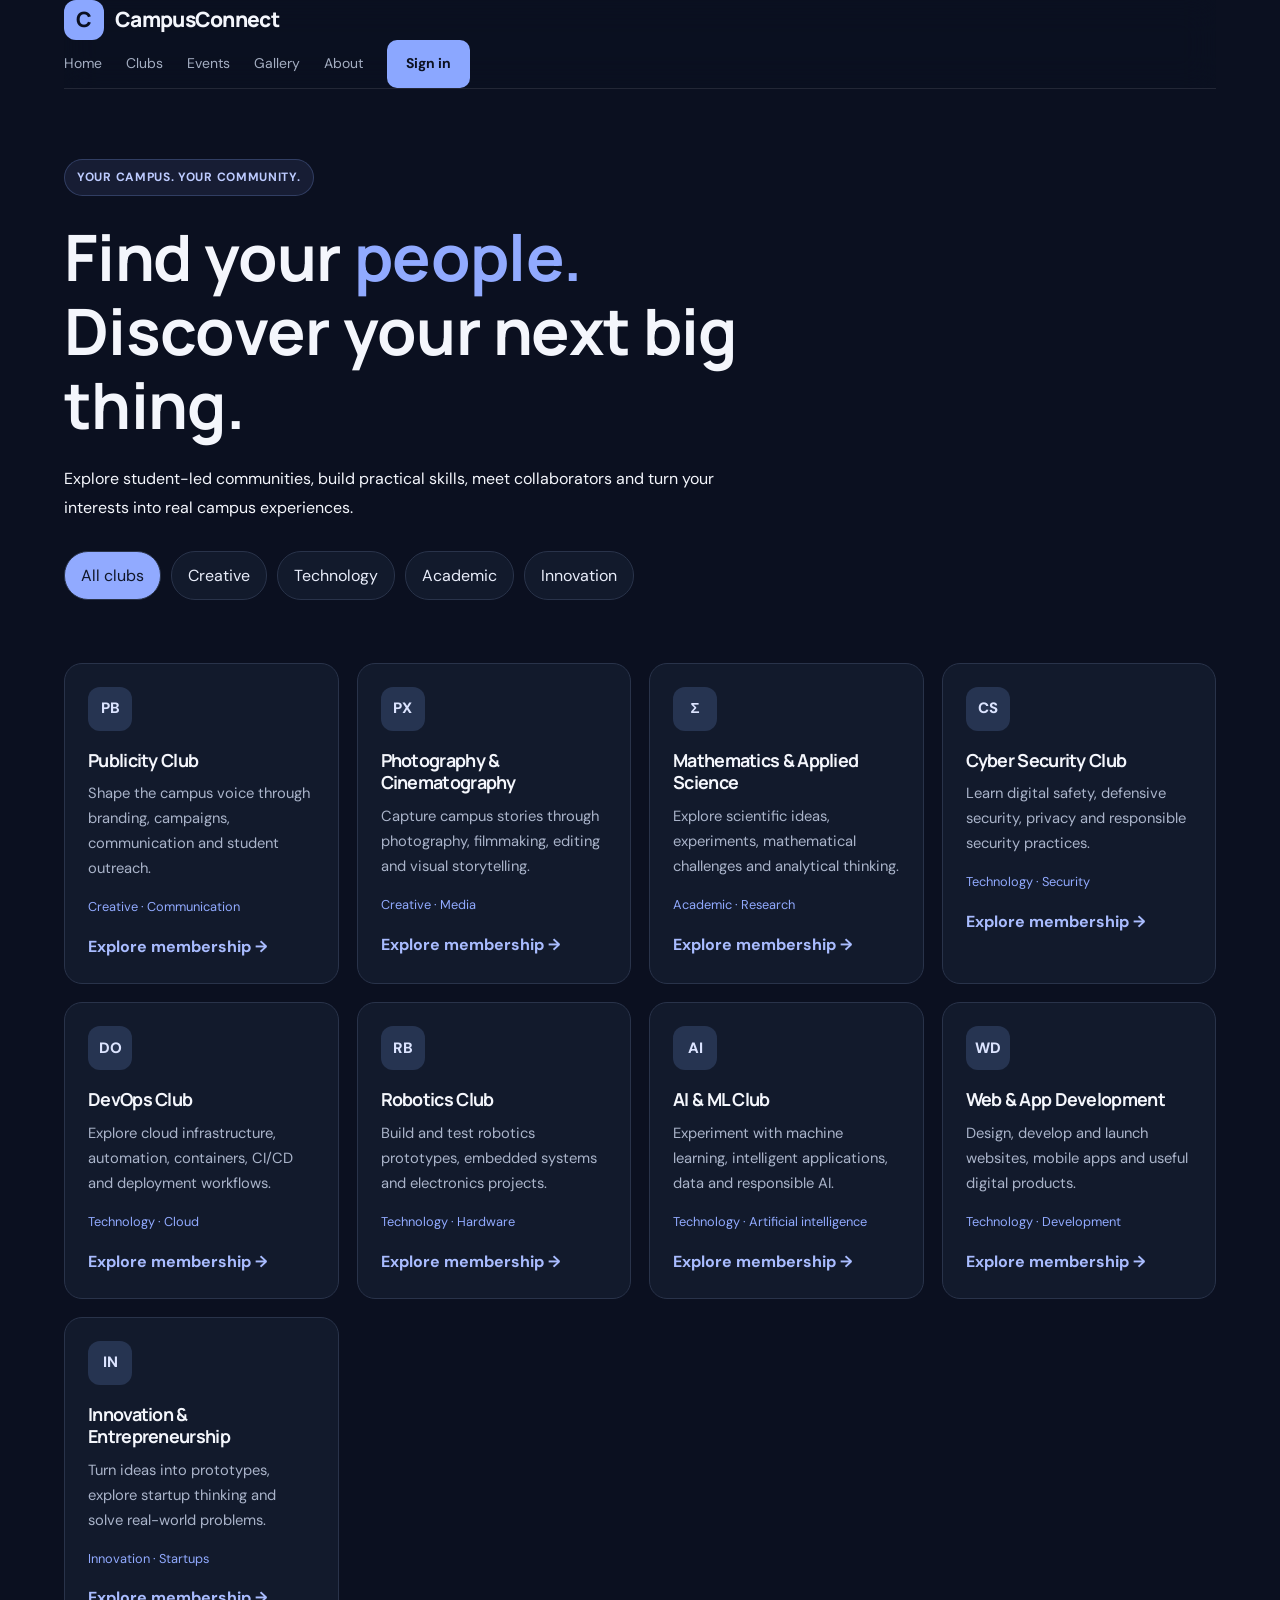
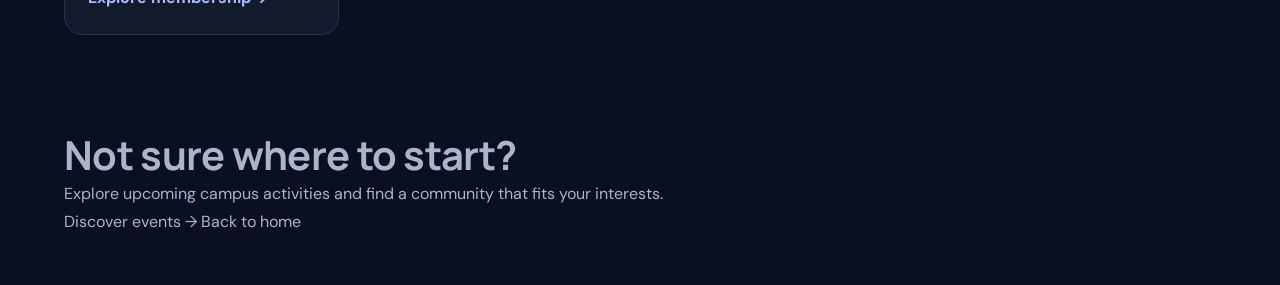
==== frontend/clubs.html @ d72680fe "Create clubs.html Add CampusConnect clubs directory" ====
<!DOCTYPE html>
<html lang="en">
<head>
  <meta charset="UTF-8">
  <meta name="viewport" content="width=device-width, initial-scale=1.0">
  <meta name="theme-color" content="#0b1020">
  <meta name="description" content="Explore student clubs and communities on CampusConnect.">
  <title>Explore Clubs | CampusConnect</title>
  <link rel="preconnect" href="https://fonts.googleapis.com">
  <link rel="preconnect" href="https://fonts.gstatic.com" crossorigin>
  <link href="https://fonts.googleapis.com/css2?family=DM+Sans:wght@400;500;600;700&family=Manrope:wght@400;500;600;700;800&display=swap" rel="stylesheet">
  <link rel="stylesheet" href="css/style.css">
  <script src="js/script.js" defer></script>
  <style>
    .clubs-hero { padding: 70px 0 35px; }
    .clubs-hero h1 { font-size: clamp(2.2rem, 5vw, 4rem); max-width: 750px; }
    .clubs-hero p { max-width: 650px; line-height: 1.8; }
    .club-filters { display:flex; flex-wrap:wrap; gap:10px; margin:28px 0; }
    .club-filter { border:1px solid #29334a; background:#121a2c; color:#e9edfa; padding:10px 16px; border-radius:24px; cursor:pointer; font:inherit; }
    .club-filter.active, .club-filter:hover { background:#91aaff; color:#10172a; }
    .club-grid { display:grid; grid-template-columns:repeat(auto-fit,minmax(230px,1fr)); gap:18px; padding-bottom:65px; }
    .club-card { border:1px solid #29334a; background:#121a2c; padding:23px; border-radius:18px; transition:transform .2s,border-color .2s; }
    .club-card:hover { transform:translateY(-4px); border-color:#91aaff; }
    .club-icon { width:44px;height:44px;display:grid;place-items:center;background:#263451;border-radius:12px;font-weight:800;margin-bottom:18px; }
    .club-card h2 { font-size:1.12rem;margin:0 0 10px; }
    .club-card p { color:#aab4ca;line-height:1.7;font-size:.92rem; }
    .club-meta { color:#91aaff;font-size:.8rem;margin:15px 0; }
    .club-card a { color:#a9bcff;text-decoration:none;font-weight:700; }
    .club-card[hidden] { display:none; }
    .clubs-footer { padding:30px 0 50px;color:#aab4ca; }
  </style>
</head>
<body>
  <header class="site-header">
    <nav class="navbar container">
      <a class="brand" href="index.html"><span class="brand-mark">C</span> CampusConnect</a>
      <button class="menu-toggle" id="menuToggle" aria-label="Toggle navigation" aria-expanded="false">☰</button>
      <div class="nav-links" id="navLinks">
        <a href="index.html">Home</a>
        <a href="clubs.html" aria-current="page">Clubs</a>
        <a href="events.html">Events</a>
        <a href="gallery.html">Gallery</a>
        <a href="about.html">About</a>
        <a class="nav-cta" href="login.html">Sign in</a>
      </div>
    </nav>
  </header>

  <main class="container">
    <section class="clubs-hero">
      <p class="eyebrow">YOUR CAMPUS. YOUR COMMUNITY.</p>
      <h1>Find your <span style="color:#91aaff">people.</span> Discover your next big thing.</h1>
      <p>Explore student-led communities, build practical skills, meet collaborators and turn your interests into real campus experiences.</p>
      <div class="club-filters" aria-label="Filter clubs">
        <button class="club-filter active" data-filter="all">All clubs</button>
        <button class="club-filter" data-filter="creative">Creative</button>
        <button class="club-filter" data-filter="technology">Technology</button>
        <button class="club-filter" data-filter="academic">Academic</button>
        <button class="club-filter" data-filter="innovation">Innovation</button>
      </div>
    </section>

    <section class="club-grid" aria-label="Campus clubs">
      <article class="club-card" id="publicity" data-category="creative">
        <div class="club-icon">PB</div><h2>Publicity Club</h2>
        <p>Shape the campus voice through branding, campaigns, communication and student outreach.</p>
        <div class="club-meta">Creative · Communication</div><a href="login.html">Explore membership →</a>
      </article>
      <article class="club-card" id="photography" data-category="creative">
        <div class="club-icon">PX</div><h2>Photography & Cinematography</h2>
        <p>Capture campus stories through photography, filmmaking, editing and visual storytelling.</p>
        <div class="club-meta">Creative · Media</div><a href="login.html">Explore membership →</a>
      </article>
      <article class="club-card" id="maths-science" data-category="academic">
        <div class="club-icon">Σ</div><h2>Mathematics & Applied Science</h2>
        <p>Explore scientific ideas, experiments, mathematical challenges and analytical thinking.</p>
        <div class="club-meta">Academic · Research</div><a href="login.html">Explore membership →</a>
      </article>
      <article class="club-card" id="cyber-security" data-category="technology">
        <div class="club-icon">CS</div><h2>Cyber Security Club</h2>
        <p>Learn digital safety, defensive security, privacy and responsible security practices.</p>
        <div class="club-meta">Technology · Security</div><a href="login.html">Explore membership →</a>
      </article>
      <article class="club-card" id="devops" data-category="technology">
        <div class="club-icon">DO</div><h2>DevOps Club</h2>
        <p>Explore cloud infrastructure, automation, containers, CI/CD and deployment workflows.</p>
        <div class="club-meta">Technology · Cloud</div><a href="login.html">Explore membership →</a>
      </article>
      <article class="club-card" id="robotics" data-category="technology">
        <div class="club-icon">RB</div><h2>Robotics Club</h2>
        <p>Build and test robotics prototypes, embedded systems and electronics projects.</p>
        <div class="club-meta">Technology · Hardware</div><a href="login.html">Explore membership →</a>
      </article>
      <article class="club-card" id="ai-ml" data-category="technology">
        <div class="club-icon">AI</div><h2>AI & ML Club</h2>
        <p>Experiment with machine learning, intelligent applications, data and responsible AI.</p>
        <div class="club-meta">Technology · Artificial intelligence</div><a href="login.html">Explore membership →</a>
      </article>
      <article class="club-card" id="web-development" data-category="technology">
        <div class="club-icon">WD</div><h2>Web & App Development</h2>
        <p>Design, develop and launch websites, mobile apps and useful digital products.</p>
        <div class="club-meta">Technology · Development</div><a href="login.html">Explore membership →</a>
      </article>
      <article class="club-card" id="innovation" data-category="innovation">
        <div class="club-icon">IN</div><h2>Innovation & Entrepreneurship</h2>
        <p>Turn ideas into prototypes, explore startup thinking and solve real-world problems.</p>
        <div class="club-meta">Innovation · Startups</div><a href="login.html">Explore membership →</a>
      </article>
    </section>

    <section class="clubs-footer">
      <h2>Not sure where to start?</h2>
      <p>Explore upcoming campus activities and find a community that fits your interests.</p>
      <a class="btn btn-primary" href="events.html">Discover events →</a>
      <a class="btn btn-secondary" href="index.html">Back to home</a>
    </section>
  </main>

  <script>
    document.querySelectorAll(".club-filter").forEach((button) => {
      button.addEventListener("click", () => {
        const selected = button.dataset.filter;
        document.querySelectorAll(".club-filter").forEach((item) => item.classList.toggle("active", item === button));
        document.querySelectorAll(".club-card").forEach((card) => {
          card.hidden = selected !== "all" && card.dataset.category !== selected;
        });
      });
    });
  </script>
</body>
</html>
---- frontend/css/style.css ----
:root {
  --bg: #0b1020;
  --surface: #11192b;
  --surface-light: #18233a;
  --text: #f4f6fc;
  --muted: #a4aec2;
  --accent: #8ba7ff;
  --border: rgba(255, 255, 255, .10);
  --container: 1160px;
}

* {
  box-sizing: border-box;
  margin: 0;
  padding: 0;
}

html {
  scroll-behavior: smooth;
}

body {
  min-height: 100vh;
  background: var(--bg);
  color: var(--text);
  font-family: "DM Sans", Arial, sans-serif;
  line-height: 1.7;
}

a {
  color: inherit;
  text-decoration: none;
}

button {
  font: inherit;
  cursor: pointer;
}

img {
  max-width: 100%;
  display: block;
}

.container {
  width: min(var(--container), 90%);
  margin-inline: auto;
}

.navbar {
  position: sticky;
  top: 0;
  z-index: 100;
  background: rgba(11, 16, 32, .94);
  backdrop-filter: blur(16px);
  border-bottom: 1px solid var(--border);
}

.nav-inner {
  min-height: 76px;
  display: flex;
  align-items: center;
  justify-content: space-between;
  gap: 20px;
}

.brand {
  display: inline-flex;
  align-items: center;
  gap: 11px;
  font-family: "Manrope", sans-serif;
  font-size: 21px;
  font-weight: 800;
  letter-spacing: -.7px;
}

.brand-mark {
  width: 40px;
  height: 40px;
  display: grid;
  place-items: center;
  border-radius: 12px;
  background: var(--accent);
  color: var(--bg);
  font-weight: 800;
}

.nav-links {
  display: flex;
  align-items: center;
  gap: 24px;
  color: var(--muted);
  font-size: 14px;
}

.nav-links a:hover,
.text-link:hover,
.footer-links a:hover {
  color: white;
}

.nav-cta,
.button-primary {
  display: inline-flex;
  align-items: center;
  justify-content: center;
  gap: 8px;
  min-height: 44px;
  padding: 11px 18px;
  border: 1px solid transparent;
  border-radius: 10px;
  background: var(--accent);
  color: var(--bg);
  font-weight: 700;
  transition: transform .2s, background .2s;
}

.button-primary:hover,
.nav-cta:hover {
  transform: translateY(-2px);
}

.button-secondary {
  display: inline-flex;
  align-items: center;
  justify-content: center;
  min-height: 44px;
  padding: 11px 18px;
  border: 1px solid var(--border);
  border-radius: 10px;
  color: var(--text);
  font-weight: 600;
}

.button-secondary:hover {
  background: var(--surface-light);
}

.menu-toggle {
  display: none;
  padding: 8px 12px;
  border: 1px solid var(--border);
  border-radius: 9px;
  background: var(--surface);
  color: var(--text);
}

.hero {
  padding: 94px 0 78px;
  overflow: hidden;
  background:
    radial-gradient(ellipse at 78% 18%, rgba(85, 112, 211, .20), transparent 38%),
    radial-gradient(ellipse at 8% 70%, rgba(54, 91, 150, .13), transparent 35%);
}

.hero-grid {
  display: grid;
  grid-template-columns: 1.05fr .95fr;
  align-items: center;
  gap: 55px;
}

.eyebrow {
  display: inline-flex;
  align-items: center;
  gap: 9px;
  padding: 7px 12px;
  border: 1px solid rgba(139, 167, 255, .23);
  border-radius: 50px;
  background: rgba(139, 167, 255, .09);
  color: #bdcbff;
  font-size: 12px;
  font-weight: 700;
  letter-spacing: .7px;
  text-transform: uppercase;
}

.eyebrow-dot {
  width: 7px;
  height: 7px;
  border-radius: 50%;
  background: var(--accent);
}

h1,
h2,
h3 {
  font-family: "Manrope", sans-serif;
  line-height: 1.25;
  letter-spacing: -.7px;
}

h1 {
  margin: 24px 0;
  font-size: clamp(38px, 5.5vw, 66px);
  line-height: 1.15;
}

h2 {
  font-size: clamp(27px, 4vw, 40px);
}

h3 {
  font-size: 19px;
}

.gradient-text {
  color: var(--accent);
}

.hero-copy {
  max-width: 540px;
  color: var(--muted);
  font-size: 16px;
  line-height: 1.9;
}

.hero-actions {
  display: flex;
  flex-wrap: wrap;
  gap: 13px;
  margin-top: 30px;
}

.hero-note {
  margin-top: 20px;
  color: var(--muted);
  font-size: 12px;
}

.feature-panel {
  padding: 24px;
  border: 1px solid var(--border);
  border-radius: 20px;
  background: linear-gradient(145deg, rgba(24, 35, 58, .96), rgba(17, 25, 43, .96));
  box-shadow: 0 30px 80px rgba(0, 0, 0, .24);
}

.panel-top {
  display: flex;
  align-items: center;
  justify-content: space-between;
  gap: 10px;
  margin-bottom: 22px;
}

.panel-top h2 {
  font-size: 17px;
  letter-spacing: -.3px;
}

.live-label {
  padding: 5px 9px;
  border: 1px solid rgba(74, 190, 137, .22);
  border-radius: 20px;
  background: rgba(74, 190, 137, .10);
  color: #a8e6ca;
  font-size: 11px;
  white-space: nowrap;
}

.club-preview {
  display: flex;
  align-items: center;
  gap: 14px;
  margin-top: 11px;
  padding: 15px;
  border: 1px solid var(--border);
  border-radius: 12px;
  background: rgba(255, 255, 255, .025);
}

.club-icon {
  display: grid;
  flex-shrink: 0;
  place-items: center;
  width: 45px;
  height: 45px;
  margin-bottom: 15px;
  border-radius: 12px;
  background: #273453;
  color: #dce4ff;
  font-size: 15px;
  font-weight: 800;
}

.club-preview .club-icon {
  margin-bottom: 0;
}

.club-preview h3 {
  font-size: 14px;
  letter-spacing: -.2px;
}

.club-preview p {
  color: var(--muted);
  font-size: 12px;
}

.club-arrow {
  margin-left: auto;
  color: var(--muted);
  font-size: 20px;
}

.panel-bottom {
  display: flex;
  justify-content: space-between;
  gap: 15px;
  margin-top: 20px;
  padding-top: 18px;
  border-top: 1px solid var(--border);
  color: var(--muted);
  font-size: 12px;
}

.panel-bottom strong {
  display: block;
  color: var(--text);
  font-size: 16px;
}

.section {
  padding: 78px 0;
}

.section-muted {
  background: #0e1526;
}

.section-heading {
  margin-bottom: 30px;
}

.section-heading h2 {
  margin-bottom: 10px;
}

.section-heading p {
  max-width: 650px;
  color: var(--muted);
  font-size: 14px;
}

.grid {
  display: grid;
  grid-template-columns: repeat(3, minmax(0, 1fr));
  gap: 20px;
}

.card {
  padding: 24px;
  border: 1px solid var(--border);
  border-radius: 16px;
  background: var(--surface);
  transition: transform .2s, border-color .2s;
}

.card:hover {
  transform: translateY(-3px);
  border-color: rgba(139, 167, 255, .5);
}

.card h3 {
  margin-bottom: 10px;
}

.card p {
  margin-bottom: 17px;
  font-size: 13px;
}

.muted {
  color: var(--muted);
}

.text-link {
  color: #b6c7ff;
  font-size: 13px;
  font-weight: 700;
}

.cta {
  display: flex;
  align-items: center;
  justify-content: space-between;
  gap: 25px;
  padding: 38px;
  border: 1px solid rgba(139, 167, 255, .25);
  border-radius: 20px;
  background:
    radial-gradient(ellipse at top right, rgba(139, 167, 255, .15), transparent 50%),
    var(--surface);
}

.cta h2 {
  margin-bottom: 10px;
}

.cta p {
  max-width: 560px;
  color: var(--muted);
  font-size: 14px;
}

footer {
  padding: 30px 0;
  border-top: 1px solid var(--border);
  color: var(--muted);
  font-size: 12px;
}

.footer-inner {
  display: flex;
  align-items: center;
  justify-content: space-between;
  flex-wrap: wrap;
  gap: 20px;
}

.footer-links {
  display: flex;
  flex-wrap: wrap;
  gap: 20px;
}

@media (max-width: 850px) {
  .hero-grid {
    grid-template-columns: 1fr;
    gap: 40px;
  }

  .hero {
    padding-top: 65px;
  }

  .grid {
    grid-template-columns: repeat(2, minmax(0, 1fr));
  }

  .nav-links {
    gap: 14px;
  }
}

@media (max-width: 600px) {
  .nav-inner {
    min-height: 68px;
    flex-wrap: wrap;
    padding: 12px 0;
  }

  .brand {
    font-size: 19px;
  }

  .menu-toggle {
    display: inline-flex;
    align-items: center;
    justify-content: center;
  }

  .nav-links {
    display: none;
    width: 100%;
    flex-direction: column;
    align-items: stretch;
    gap: 0;
    padding: 8px 0;
  }

  .nav-links.open {
    display: flex;
  }

  .nav-links a {
    padding: 10px 4px;
  }

  .nav-cta {
    text-align: center;
  }

  .hero {
    padding: 54px 0;
  }

  .section {
    padding: 55px 0;
  }

  .grid {
    grid-template-columns: 1fr;
  }

  .cta {
    align-items: flex-start;
    flex-direction: column;
    padding: 28px;
  }

  .feature-panel {
    padding: 17px;
  }

  .panel-bottom {
    gap: 8px;
  }

  .panel-bottom strong {
    font-size: 14px;
  }
}
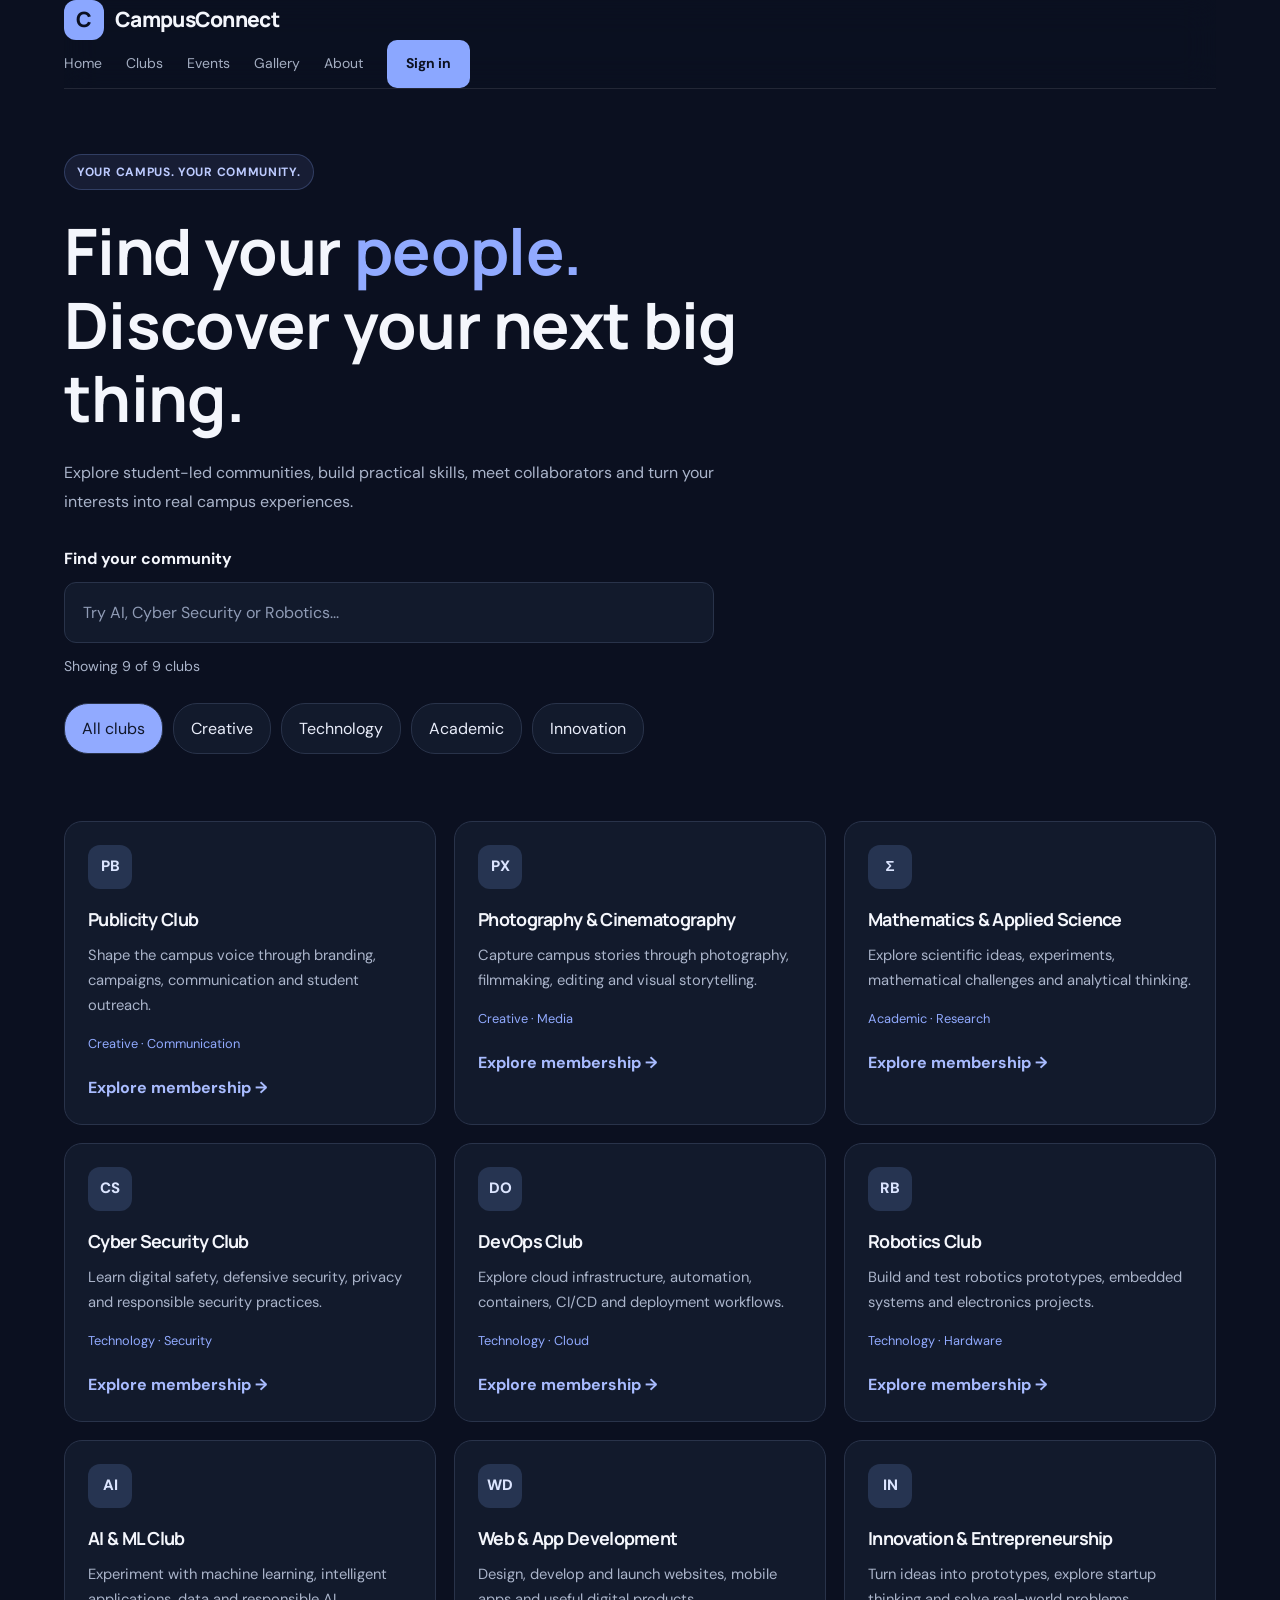
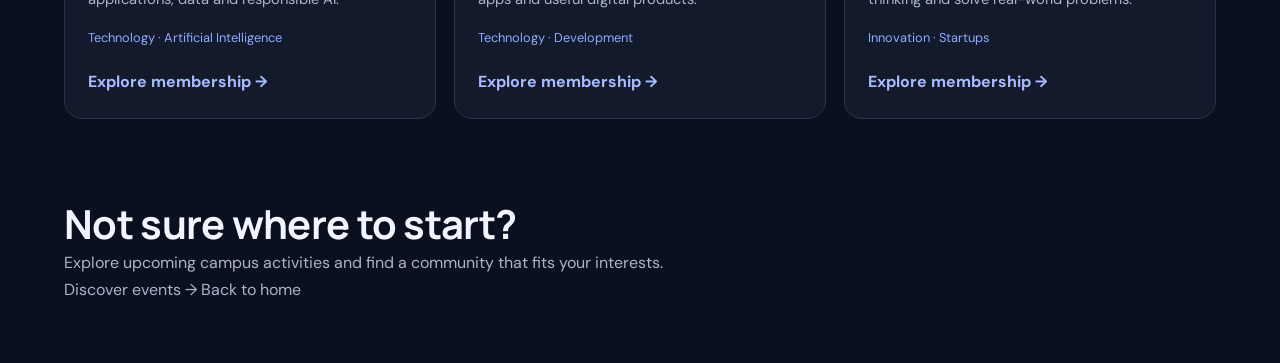
==== commit e72e96ea: "Update clubs.html" ====
--- a/frontend/clubs.html
+++ b/frontend/clubs.html
@@ -1,41 +1,243 @@
-
 <!DOCTYPE html>
 <html lang="en">
 <head>
   <meta charset="UTF-8">
   <meta name="viewport" content="width=device-width, initial-scale=1.0">
   <meta name="theme-color" content="#0b1020">
-  <meta name="description" content="Explore student clubs and communities on CampusConnect.">
+  <meta name="description" content="Discover college clubs, find your community and explore opportunities on CampusConnect.">
+
   <title>Explore Clubs | CampusConnect</title>
+
   <link rel="preconnect" href="https://fonts.googleapis.com">
   <link rel="preconnect" href="https://fonts.gstatic.com" crossorigin>
+
   <link href="https://fonts.googleapis.com/css2?family=DM+Sans:wght@400;500;600;700&family=Manrope:wght@400;500;600;700;800&display=swap" rel="stylesheet">
+
   <link rel="stylesheet" href="css/style.css">
   <script src="js/script.js" defer></script>
+
   <style>
-    .clubs-hero { padding: 70px 0 35px; }
-    .clubs-hero h1 { font-size: clamp(2.2rem, 5vw, 4rem); max-width: 750px; }
-    .clubs-hero p { max-width: 650px; line-height: 1.8; }
-    .club-filters { display:flex; flex-wrap:wrap; gap:10px; margin:28px 0; }
-    .club-filter { border:1px solid #29334a; background:#121a2c; color:#e9edfa; padding:10px 16px; border-radius:24px; cursor:pointer; font:inherit; }
-    .club-filter.active, .club-filter:hover { background:#91aaff; color:#10172a; }
-    .club-grid { display:grid; grid-template-columns:repeat(auto-fit,minmax(230px,1fr)); gap:18px; padding-bottom:65px; }
-    .club-card { border:1px solid #29334a; background:#121a2c; padding:23px; border-radius:18px; transition:transform .2s,border-color .2s; }
-    .club-card:hover { transform:translateY(-4px); border-color:#91aaff; }
-    .club-icon { width:44px;height:44px;display:grid;place-items:center;background:#263451;border-radius:12px;font-weight:800;margin-bottom:18px; }
-    .club-card h2 { font-size:1.12rem;margin:0 0 10px; }
-    .club-card p { color:#aab4ca;line-height:1.7;font-size:.92rem; }
-    .club-meta { color:#91aaff;font-size:.8rem;margin:15px 0; }
-    .club-card a { color:#a9bcff;text-decoration:none;font-weight:700; }
-    .club-card[hidden] { display:none; }
-    .clubs-footer { padding:30px 0 50px;color:#aab4ca; }
+    .clubs-hero {
+      padding: 65px 0 35px;
+    }
+
+    .clubs-hero h1 {
+      font-size: clamp(2.2rem, 5vw, 4rem);
+      max-width: 780px;
+      line-height: 1.15;
+    }
+
+    .clubs-hero > p:not(.eyebrow) {
+      max-width: 650px;
+      line-height: 1.8;
+      color: #aab4ca;
+    }
+
+    .club-search {
+      max-width: 650px;
+      margin-top: 28px;
+    }
+
+    .club-search label {
+      display: block;
+      margin-bottom: 10px;
+      font-weight: 700;
+    }
+
+    .club-search input {
+      box-sizing: border-box;
+      width: 100%;
+      padding: 16px 18px;
+      border: 1px solid #29334a;
+      border-radius: 12px;
+      background: #121a2c;
+      color: #f2f5ff;
+      font: inherit;
+      transition: border-color 0.2s, box-shadow 0.2s;
+    }
+
+    .club-search input:focus {
+      outline: none;
+      border-color: #91aaff;
+      box-shadow: 0 0 0 3px #91aaff22;
+    }
+
+    .club-search input::placeholder {
+      color: #8f9bb5;
+    }
+
+    #searchResults {
+      color: #aab4ca;
+      font-size: 0.88rem;
+      margin-top: 12px;
+    }
+
+    .club-filters {
+      display: flex;
+      flex-wrap: wrap;
+      gap: 10px;
+      margin: 24px 0 32px;
+    }
+
+    .club-filter {
+      border: 1px solid #29334a;
+      background: #121a2c;
+      color: #e9edfa;
+      padding: 11px 17px;
+      border-radius: 24px;
+      cursor: pointer;
+      font: inherit;
+      transition: background 0.2s, color 0.2s;
+    }
+
+    .club-filter.active,
+    .club-filter:hover {
+      background: #91aaff;
+      color: #10172a;
+    }
+
+    .club-filter:focus-visible,
+    .club-card a:focus-visible {
+      outline: 2px solid #91aaff;
+      outline-offset: 4px;
+    }
+
+    .club-grid {
+      display: grid;
+      grid-template-columns: repeat(3, minmax(0, 1fr));
+      gap: 18px;
+      padding-bottom: 50px;
+    }
+
+    .club-card {
+      min-width: 0;
+      border: 1px solid #29334a;
+      background: #121a2c;
+      padding: 23px;
+      border-radius: 18px;
+      transition: transform 0.2s, border-color 0.2s;
+    }
+
+    .club-card:hover {
+      transform: translateY(-4px);
+      border-color: #91aaff;
+    }
+
+    .club-icon {
+      width: 44px;
+      height: 44px;
+      display: grid;
+      place-items: center;
+      background: #263451;
+      border-radius: 12px;
+      font-weight: 800;
+      margin-bottom: 18px;
+      color: #dce5ff;
+    }
+
+    .club-card h2 {
+      font-size: 1.12rem;
+      line-height: 1.45;
+      margin: 0 0 10px;
+    }
+
+    .club-card p {
+      color: #aab4ca;
+      line-height: 1.7;
+      font-size: 0.92rem;
+    }
+
+    .club-meta {
+      color: #91aaff;
+      font-size: 0.8rem;
+      margin: 15px 0;
+    }
+
+    .club-card a {
+      color: #a9bcff;
+      text-decoration: none;
+      font-weight: 700;
+      display: inline-block;
+      margin-top: 4px;
+    }
+
+    .club-card[hidden] {
+      display: none !important;
+    }
+
+    .no-results {
+      display: none;
+      text-align: center;
+      padding: 45px 20px;
+      margin-bottom: 50px;
+      border: 1px dashed #34415b;
+      border-radius: 18px;
+      color: #aab4ca;
+    }
+
+    .no-results.show {
+      display: block;
+    }
+
+    .no-results h2 {
+      color: #f2f5ff;
+      margin-bottom: 10px;
+    }
+
+    .clubs-footer {
+      padding: 30px 0 60px;
+      color: #aab4ca;
+    }
+
+    .clubs-footer h2 {
+      color: #f2f5ff;
+    }
+
+    @media (max-width: 800px) {
+      .club-grid {
+        grid-template-columns: repeat(2, minmax(0, 1fr));
+      }
+    }
+
+    @media (max-width: 520px) {
+      .clubs-hero {
+        padding-top: 45px;
+      }
+
+      .club-grid {
+        grid-template-columns: 1fr;
+      }
+
+      .club-card {
+        padding: 21px;
+      }
+
+      .club-filter {
+        padding: 10px 14px;
+        font-size: 0.9rem;
+      }
+    }
   </style>
 </head>
+
 <body>
+
   <header class="site-header">
     <nav class="navbar container">
-      <a class="brand" href="index.html"><span class="brand-mark">C</span> CampusConnect</a>
-      <button class="menu-toggle" id="menuToggle" aria-label="Toggle navigation" aria-expanded="false">☰</button>
+
+      <a class="brand" href="index.html">
+        <span class="brand-mark">C</span>
+        CampusConnect
+      </a>
+
+      <button
+        class="menu-toggle"
+        id="menuToggle"
+        aria-label="Toggle navigation"
+        aria-expanded="false"
+        type="button"
+      >☰</button>
+
       <div class="nav-links" id="navLinks">
         <a href="index.html">Home</a>
         <a href="clubs.html" aria-current="page">Clubs</a>
@@ -44,89 +246,247 @@
         <a href="about.html">About</a>
         <a class="nav-cta" href="login.html">Sign in</a>
       </div>
+
     </nav>
   </header>
 
   <main class="container">
+
     <section class="clubs-hero">
+
       <p class="eyebrow">YOUR CAMPUS. YOUR COMMUNITY.</p>
-      <h1>Find your <span style="color:#91aaff">people.</span> Discover your next big thing.</h1>
-      <p>Explore student-led communities, build practical skills, meet collaborators and turn your interests into real campus experiences.</p>
-      <div class="club-filters" aria-label="Filter clubs">
-        <button class="club-filter active" data-filter="all">All clubs</button>
-        <button class="club-filter" data-filter="creative">Creative</button>
-        <button class="club-filter" data-filter="technology">Technology</button>
-        <button class="club-filter" data-filter="academic">Academic</button>
-        <button class="club-filter" data-filter="innovation">Innovation</button>
+
+      <h1>
+        Find your <span style="color:#91aaff">people.</span>
+        Discover your next big thing.
+      </h1>
+
+      <p>
+        Explore student-led communities, build practical skills,
+        meet collaborators and turn your interests into real campus experiences.
+      </p>
+
+      <div class="club-search">
+        <label for="clubSearch">Find your community</label>
+
+        <input
+          type="search"
+          id="clubSearch"
+          placeholder="Try AI, Cyber Security or Robotics..."
+          autocomplete="off"
+          aria-describedby="searchResults"
+        >
+
+        <p id="searchResults" aria-live="polite">
+          Showing all 9 clubs
+        </p>
       </div>
+
+      <div class="club-filters" aria-label="Filter clubs by category">
+
+        <button type="button" class="club-filter active" data-filter="all" aria-pressed="true">
+          All clubs
+        </button>
+
+        <button type="button" class="club-filter" data-filter="creative" aria-pressed="false">
+          Creative
+        </button>
+
+        <button type="button" class="club-filter" data-filter="technology" aria-pressed="false">
+          Technology
+        </button>
+
+        <button type="button" class="club-filter" data-filter="academic" aria-pressed="false">
+          Academic
+        </button>
+
+        <button type="button" class="club-filter" data-filter="innovation" aria-pressed="false">
+          Innovation
+        </button>
+
+      </div>
+
     </section>
 
-    <section class="club-grid" aria-label="Campus clubs">
+    <section class="club-grid" id="clubGrid" aria-label="Campus clubs">
+
       <article class="club-card" id="publicity" data-category="creative">
-        <div class="club-icon">PB</div><h2>Publicity Club</h2>
+        <div class="club-icon">PB</div>
+        <h2>Publicity Club</h2>
         <p>Shape the campus voice through branding, campaigns, communication and student outreach.</p>
-        <div class="club-meta">Creative · Communication</div><a href="login.html">Explore membership →</a>
-      </article>
+        <div class="club-meta">Creative · Communication</div>
+        <a href="login.html">Explore membership →</a>
+      </article>
+
       <article class="club-card" id="photography" data-category="creative">
-        <div class="club-icon">PX</div><h2>Photography & Cinematography</h2>
+        <div class="club-icon">PX</div>
+        <h2>Photography &amp; Cinematography</h2>
         <p>Capture campus stories through photography, filmmaking, editing and visual storytelling.</p>
-        <div class="club-meta">Creative · Media</div><a href="login.html">Explore membership →</a>
-      </article>
+        <div class="club-meta">Creative · Media</div>
+        <a href="login.html">Explore membership →</a>
+      </article>
+
       <article class="club-card" id="maths-science" data-category="academic">
-        <div class="club-icon">Σ</div><h2>Mathematics & Applied Science</h2>
+        <div class="club-icon">Σ</div>
+        <h2>Mathematics &amp; Applied Science</h2>
         <p>Explore scientific ideas, experiments, mathematical challenges and analytical thinking.</p>
-        <div class="club-meta">Academic · Research</div><a href="login.html">Explore membership →</a>
-      </article>
+        <div class="club-meta">Academic · Research</div>
+        <a href="login.html">Explore membership →</a>
+      </article>
+
       <article class="club-card" id="cyber-security" data-category="technology">
-        <div class="club-icon">CS</div><h2>Cyber Security Club</h2>
+        <div class="club-icon">CS</div>
+        <h2>Cyber Security Club</h2>
         <p>Learn digital safety, defensive security, privacy and responsible security practices.</p>
-        <div class="club-meta">Technology · Security</div><a href="login.html">Explore membership →</a>
-      </article>
+        <div class="club-meta">Technology · Security</div>
+        <a href="login.html">Explore membership →</a>
+      </article>
+
       <article class="club-card" id="devops" data-category="technology">
-        <div class="club-icon">DO</div><h2>DevOps Club</h2>
+        <div class="club-icon">DO</div>
+        <h2>DevOps Club</h2>
         <p>Explore cloud infrastructure, automation, containers, CI/CD and deployment workflows.</p>
-        <div class="club-meta">Technology · Cloud</div><a href="login.html">Explore membership →</a>
-      </article>
+        <div class="club-meta">Technology · Cloud</div>
+        <a href="login.html">Explore membership →</a>
+      </article>
+
       <article class="club-card" id="robotics" data-category="technology">
-        <div class="club-icon">RB</div><h2>Robotics Club</h2>
+        <div class="club-icon">RB</div>
+        <h2>Robotics Club</h2>
         <p>Build and test robotics prototypes, embedded systems and electronics projects.</p>
-        <div class="club-meta">Technology · Hardware</div><a href="login.html">Explore membership →</a>
-      </article>
+        <div class="club-meta">Technology · Hardware</div>
+        <a href="login.html">Explore membership →</a>
+      </article>
+
       <article class="club-card" id="ai-ml" data-category="technology">
-        <div class="club-icon">AI</div><h2>AI & ML Club</h2>
+        <div class="club-icon">AI</div>
+        <h2>AI &amp; ML Club</h2>
         <p>Experiment with machine learning, intelligent applications, data and responsible AI.</p>
-        <div class="club-meta">Technology · Artificial intelligence</div><a href="login.html">Explore membership →</a>
-      </article>
+        <div class="club-meta">Technology · Artificial Intelligence</div>
+        <a href="login.html">Explore membership →</a>
+      </article>
+
       <article class="club-card" id="web-development" data-category="technology">
-        <div class="club-icon">WD</div><h2>Web & App Development</h2>
+        <div class="club-icon">WD</div>
+        <h2>Web &amp; App Development</h2>
         <p>Design, develop and launch websites, mobile apps and useful digital products.</p>
-        <div class="club-meta">Technology · Development</div><a href="login.html">Explore membership →</a>
-      </article>
+        <div class="club-meta">Technology · Development</div>
+        <a href="login.html">Explore membership →</a>
+      </article>
+
       <article class="club-card" id="innovation" data-category="innovation">
-        <div class="club-icon">IN</div><h2>Innovation & Entrepreneurship</h2>
+        <div class="club-icon">IN</div>
+        <h2>Innovation &amp; Entrepreneurship</h2>
         <p>Turn ideas into prototypes, explore startup thinking and solve real-world problems.</p>
-        <div class="club-meta">Innovation · Startups</div><a href="login.html">Explore membership →</a>
-      </article>
+        <div class="club-meta">Innovation · Startups</div>
+        <a href="login.html">Explore membership →</a>
+      </article>
+
     </section>
 
+    <section class="no-results" id="noResults" aria-live="polite">
+      <h2>No clubs found</h2>
+      <p>Try another search term or select a different category.</p>
+
+      <button type="button" class="club-filter" id="resetSearch">
+        Show all clubs
+      </button>
+    </section>
+
     <section class="clubs-footer">
+
       <h2>Not sure where to start?</h2>
-      <p>Explore upcoming campus activities and find a community that fits your interests.</p>
+
+      <p>
+        Explore upcoming campus activities and find a community
+        that fits your interests.
+      </p>
+
       <a class="btn btn-primary" href="events.html">Discover events →</a>
+
       <a class="btn btn-secondary" href="index.html">Back to home</a>
+
     </section>
+
   </main>
 
   <script>
-    document.querySelectorAll(".club-filter").forEach((button) => {
-      button.addEventListener("click", () => {
-        const selected = button.dataset.filter;
-        document.querySelectorAll(".club-filter").forEach((item) => item.classList.toggle("active", item === button));
-        document.querySelectorAll(".club-card").forEach((card) => {
-          card.hidden = selected !== "all" && card.dataset.category !== selected;
+    "use strict";
+
+    document.addEventListener("DOMContentLoaded", () => {
+      const searchInput = document.getElementById("clubSearch");
+      const filterButtons = document.querySelectorAll(".club-filter[data-filter]");
+      const clubCards = document.querySelectorAll(".club-card");
+      const searchResults = document.getElementById("searchResults");
+      const noResults = document.getElementById("noResults");
+      const resetButton = document.getElementById("resetSearch");
+
+      let activeCategory = "all";
+
+      function filterClubs() {
+        const query = searchInput.value.trim().toLowerCase();
+        let visibleCount = 0;
+
+        clubCards.forEach((card) => {
+          const category = card.dataset.category || "";
+          const searchableText = card.textContent.toLowerCase();
+
+          const matchesCategory =
+            activeCategory === "all" || category === activeCategory;
+
+          const matchesSearch =
+            query === "" || searchableText.includes(query);
+
+          const isVisible = matchesCategory && matchesSearch;
+
+          card.hidden = !isVisible;
+
+          if (isVisible) {
+            visibleCount++;
+          }
+        });
+
+        searchResults.textContent =
+          `Showing ${visibleCount} of ${clubCards.length} clubs`;
+
+        noResults.classList.toggle("show", visibleCount === 0);
+      }
+
+      filterButtons.forEach((button) => {
+        button.addEventListener("click", () => {
+          activeCategory = button.dataset.filter;
+
+          filterButtons.forEach((item) => {
+            const isActive = item === button;
+
+            item.classList.toggle("active", isActive);
+            item.setAttribute("aria-pressed", String(isActive));
+          });
+
+          filterClubs();
         });
       });
+
+      searchInput.addEventListener("input", filterClubs);
+
+      resetButton.addEventListener("click", () => {
+        searchInput.value = "";
+        activeCategory = "all";
+
+        filterButtons.forEach((button) => {
+          const isAll = button.dataset.filter === "all";
+
+          button.classList.toggle("active", isAll);
+          button.setAttribute("aria-pressed", String(isAll));
+        });
+
+        filterClubs();
+        searchInput.focus();
+      });
+
+      filterClubs();
     });
   </script>
+
 </body>
-</html>
+</html>
